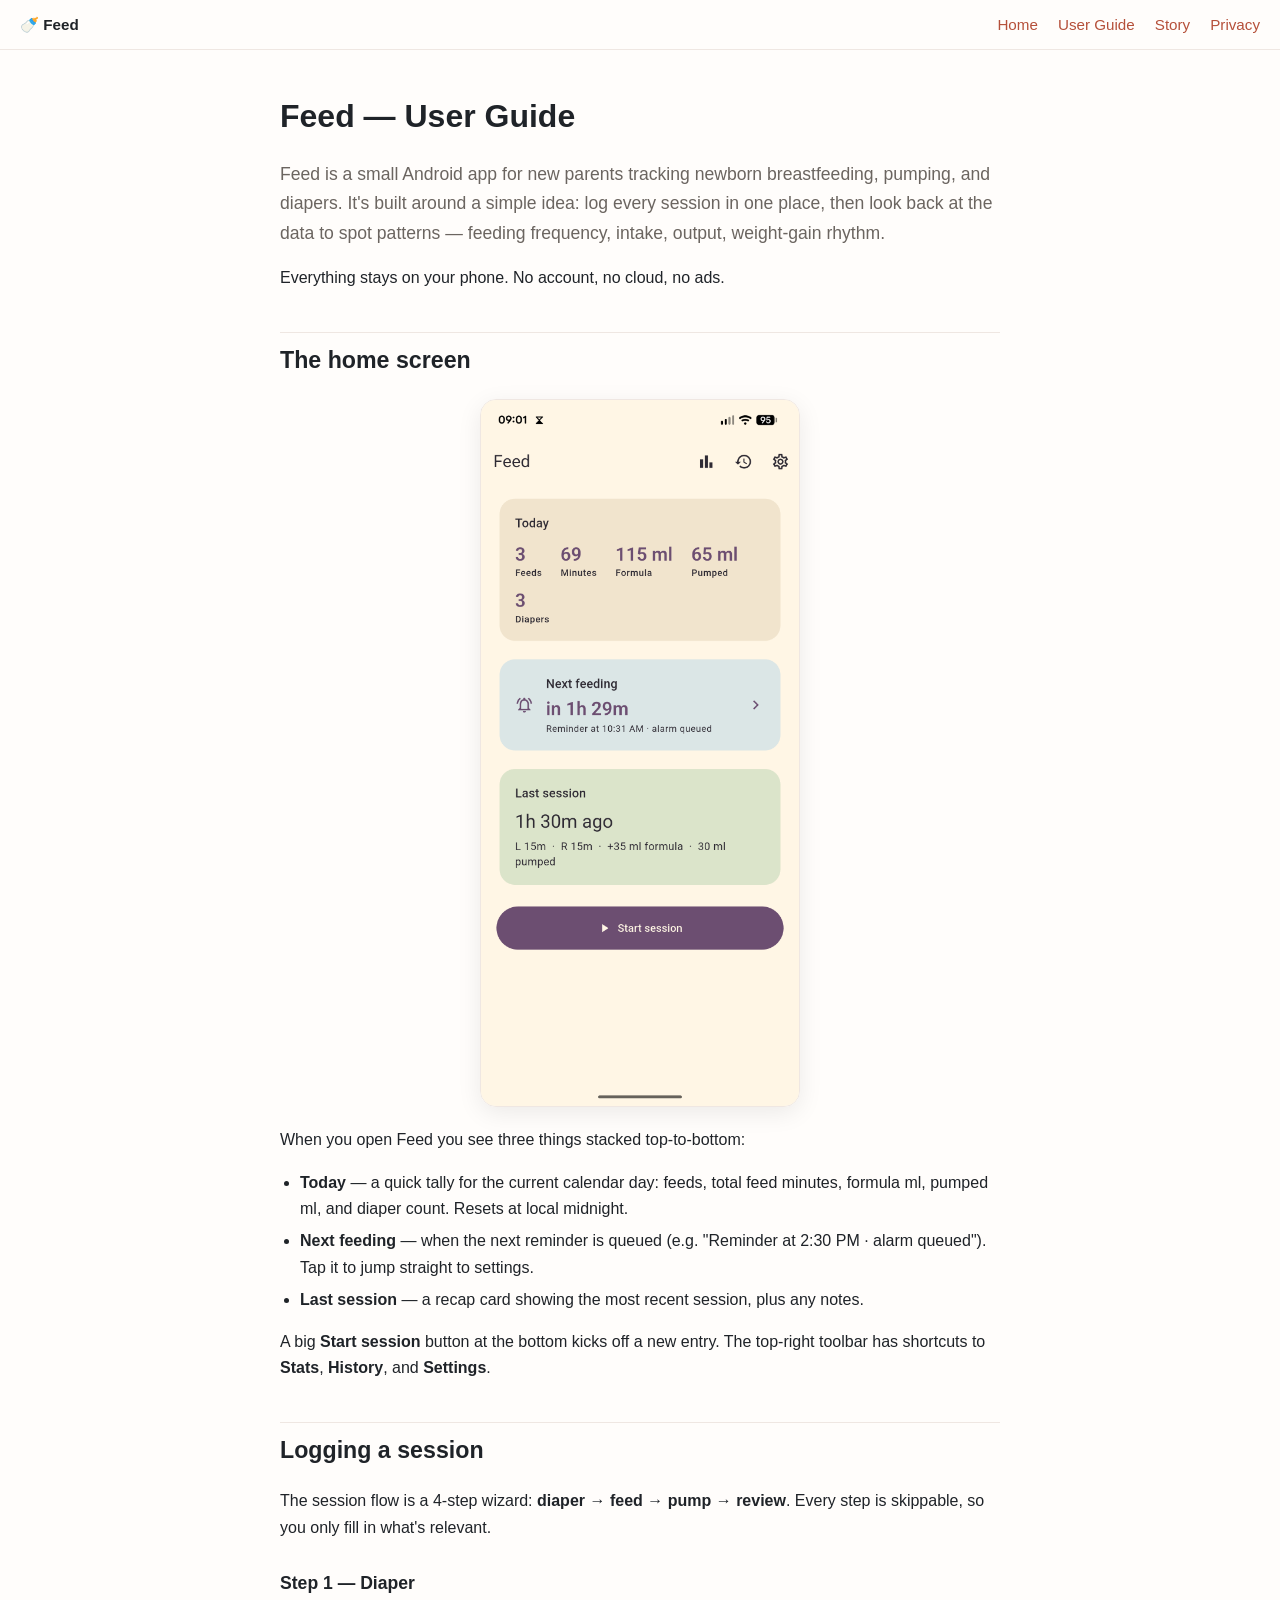
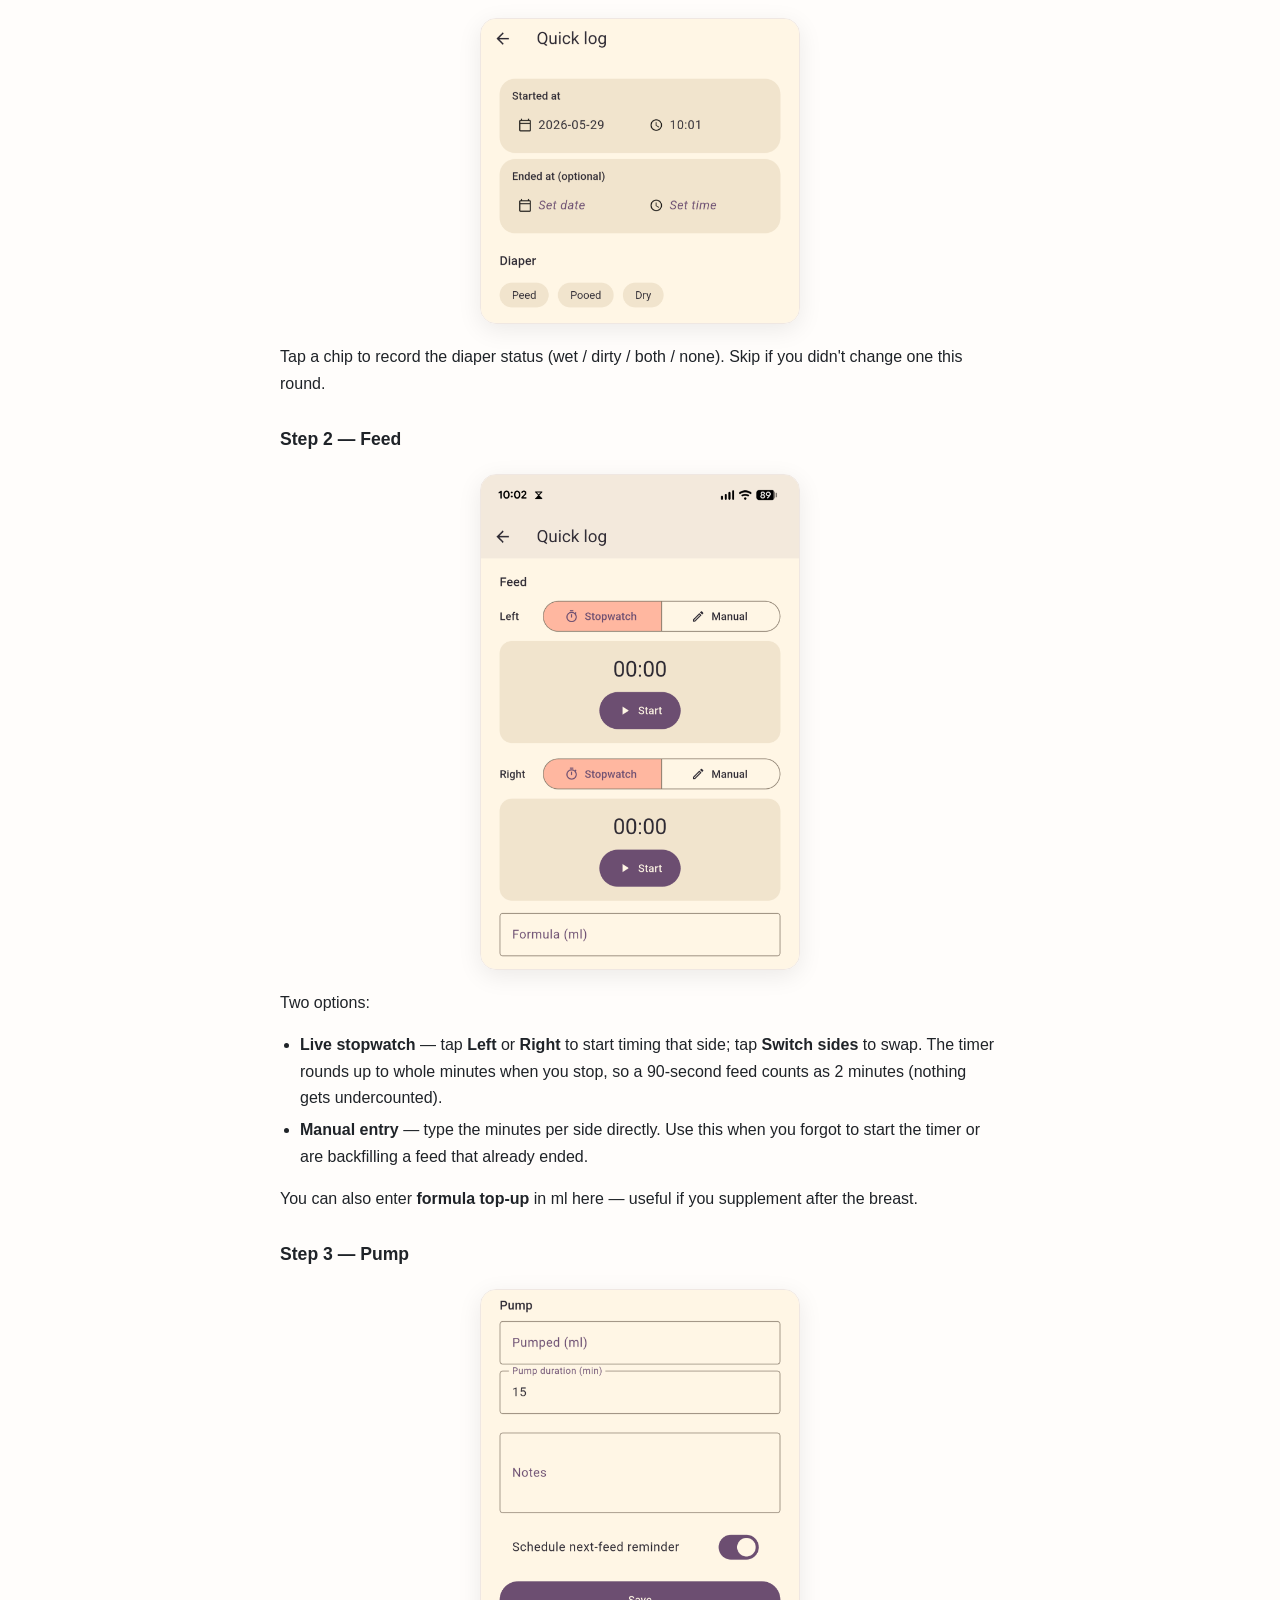
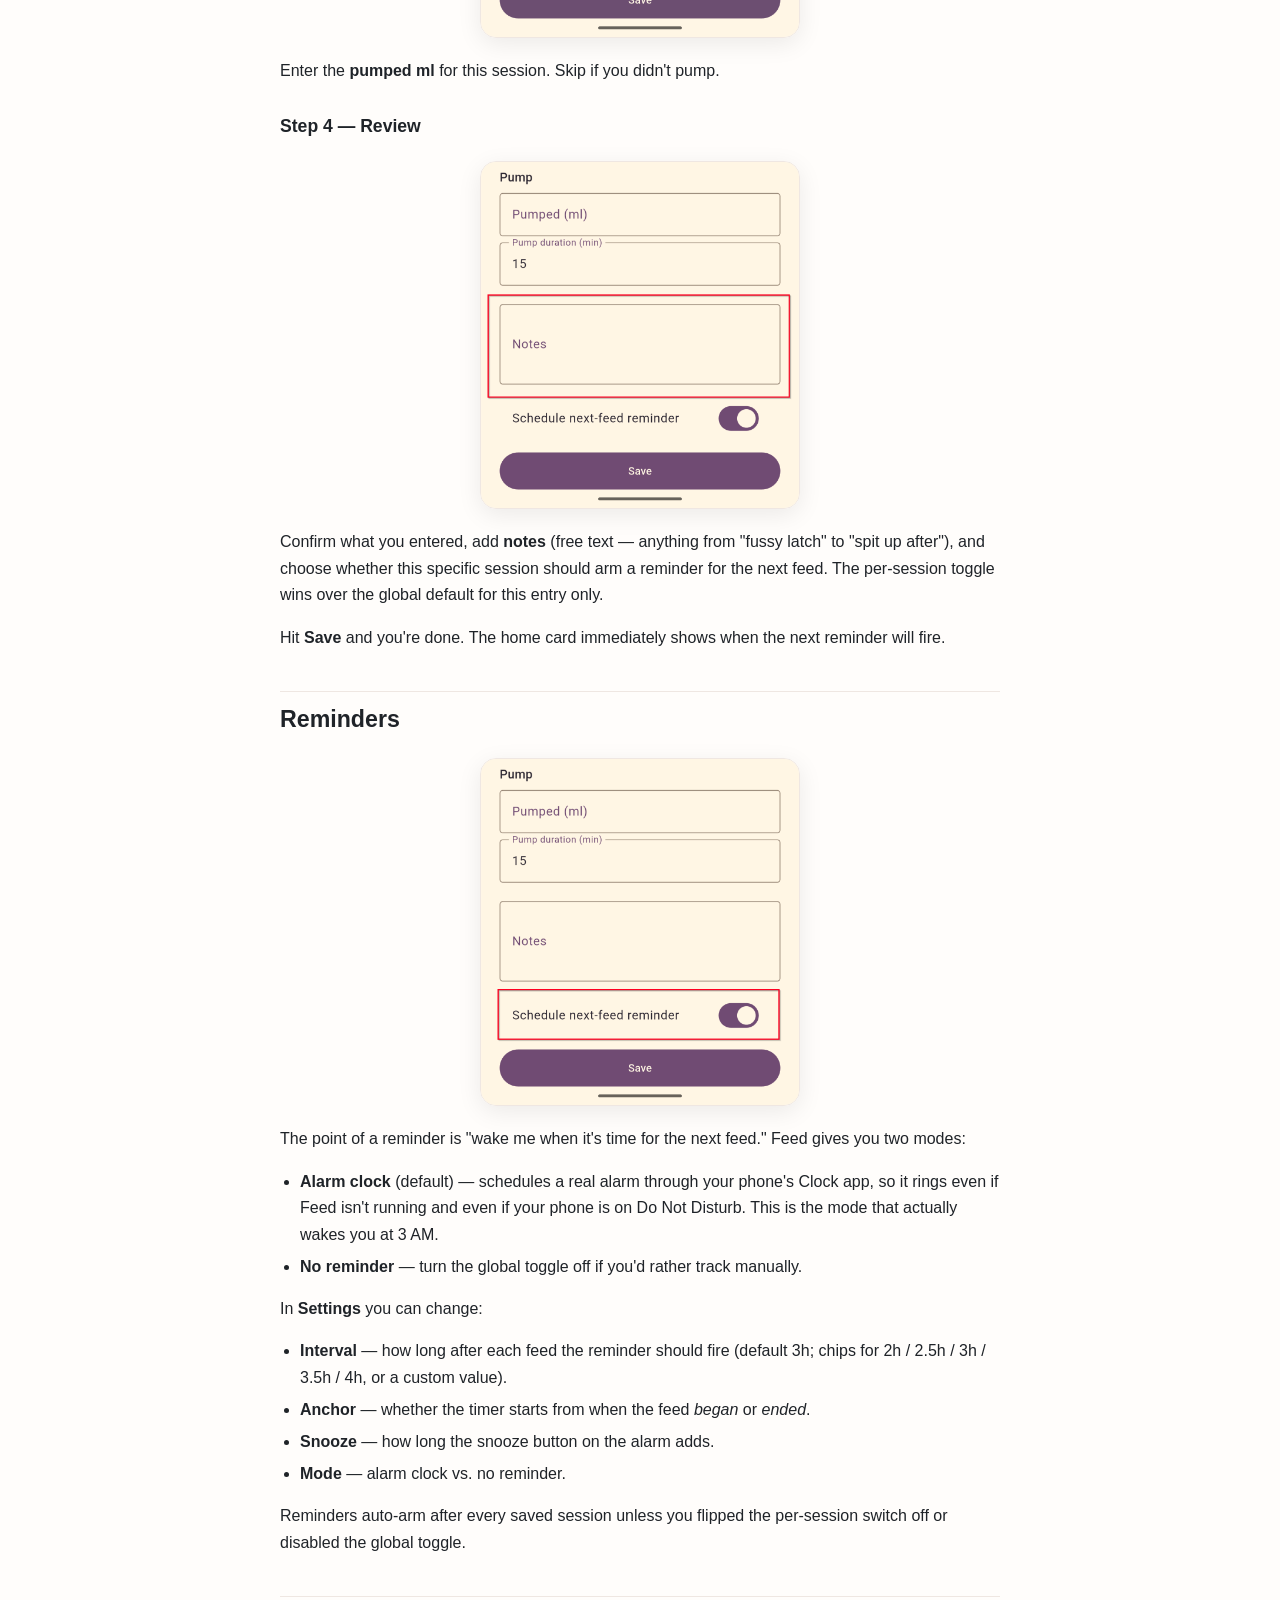
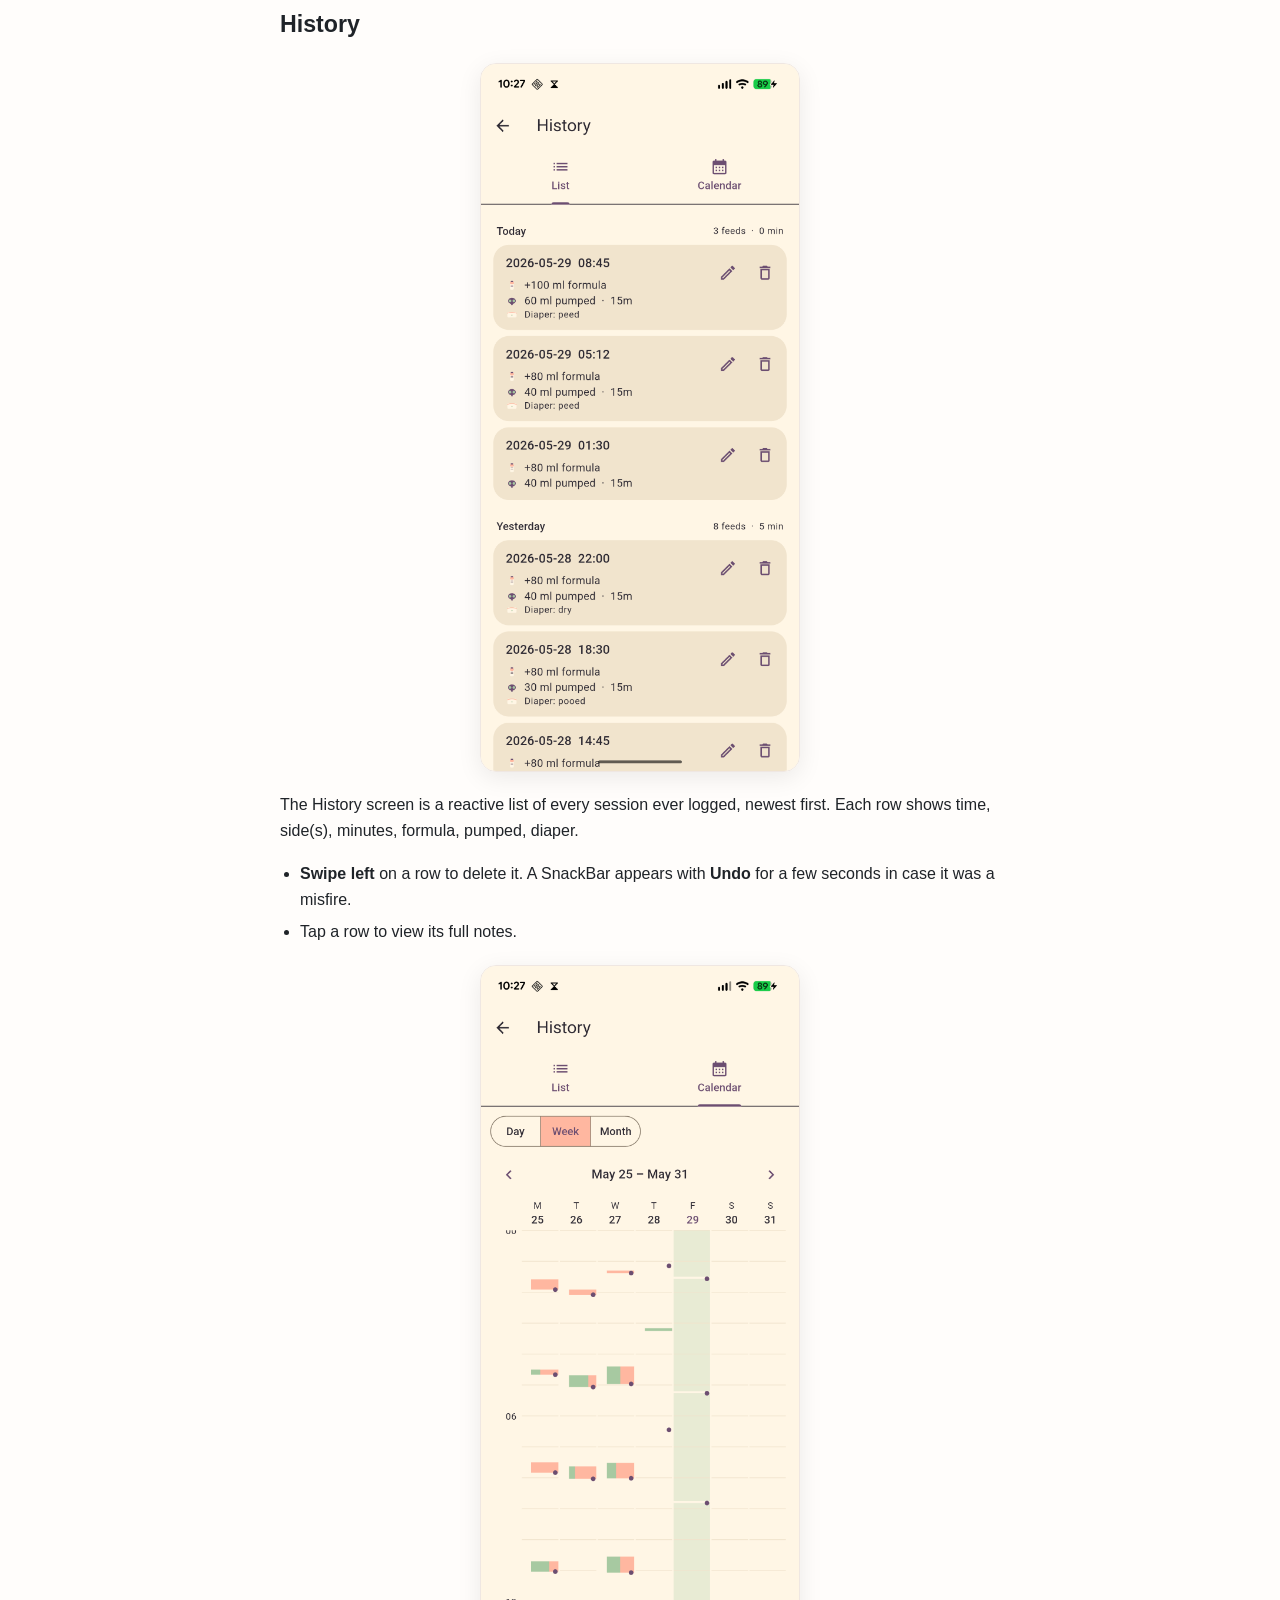
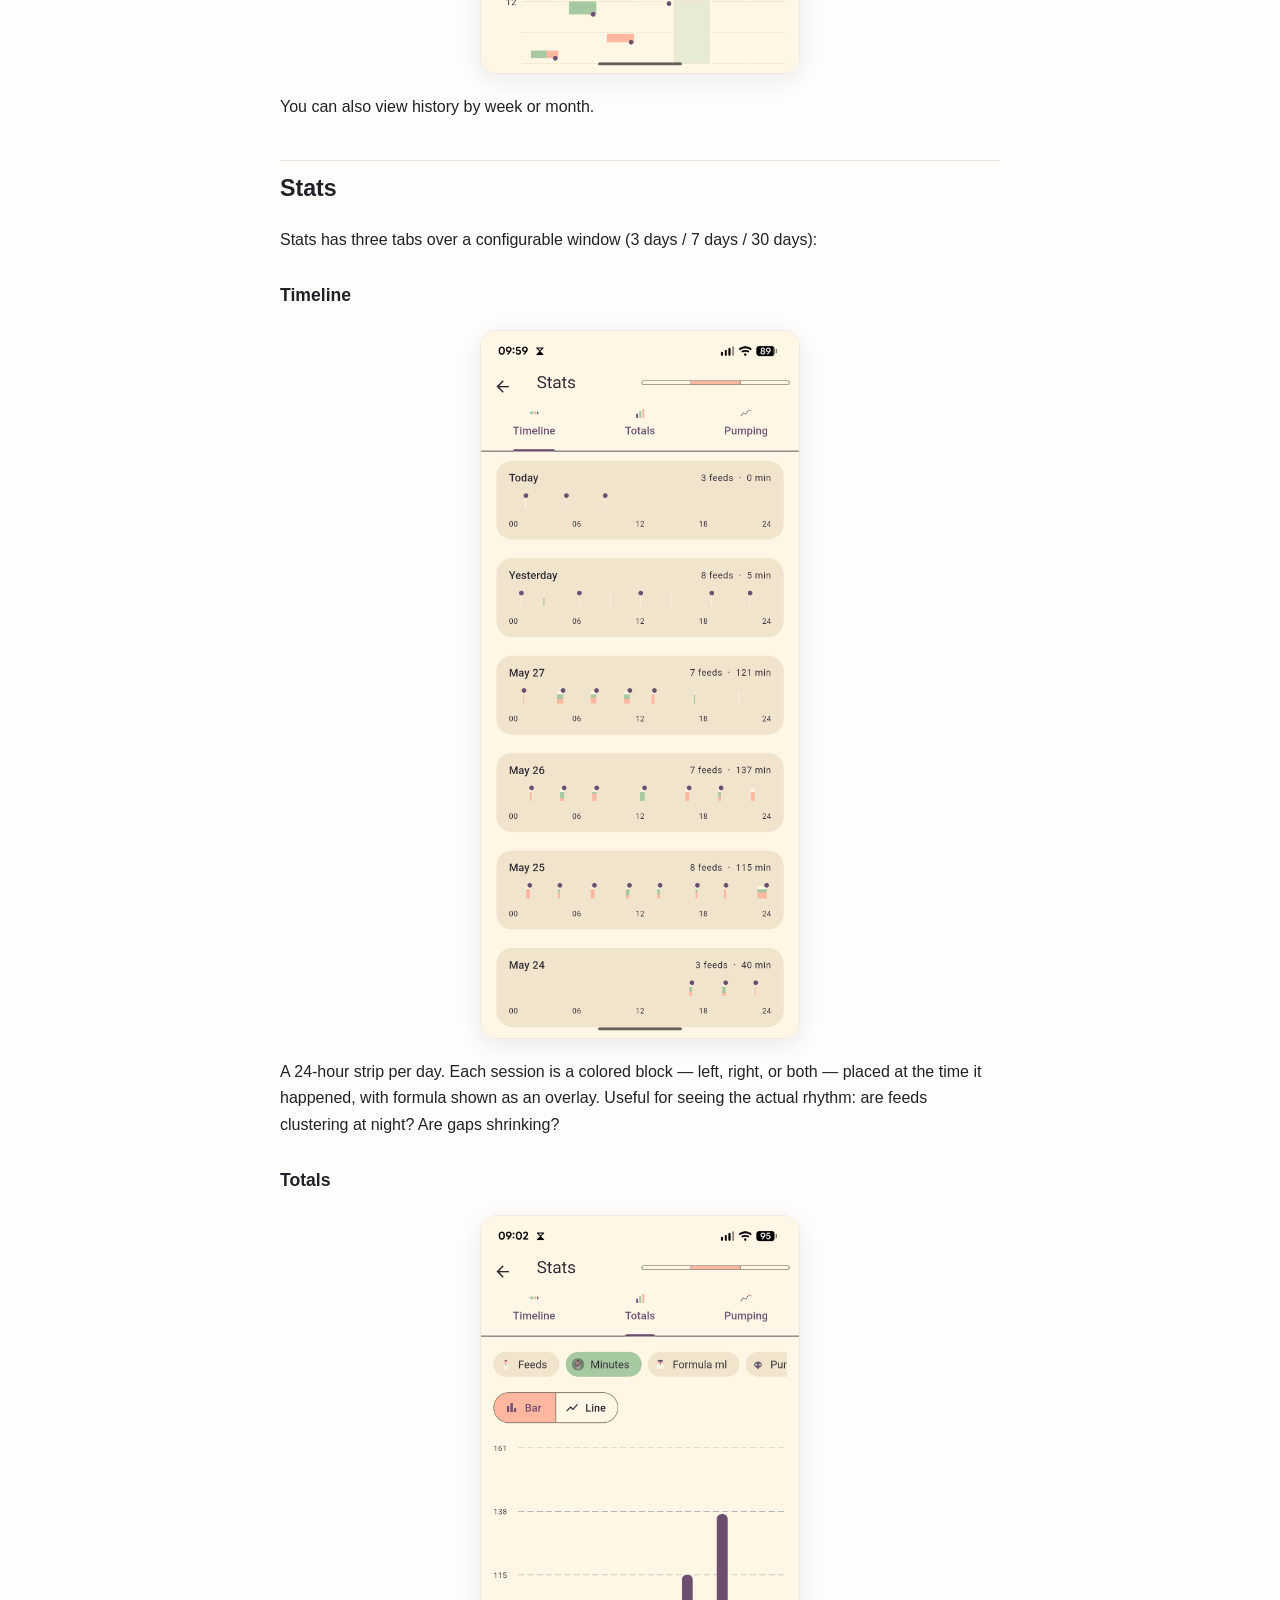
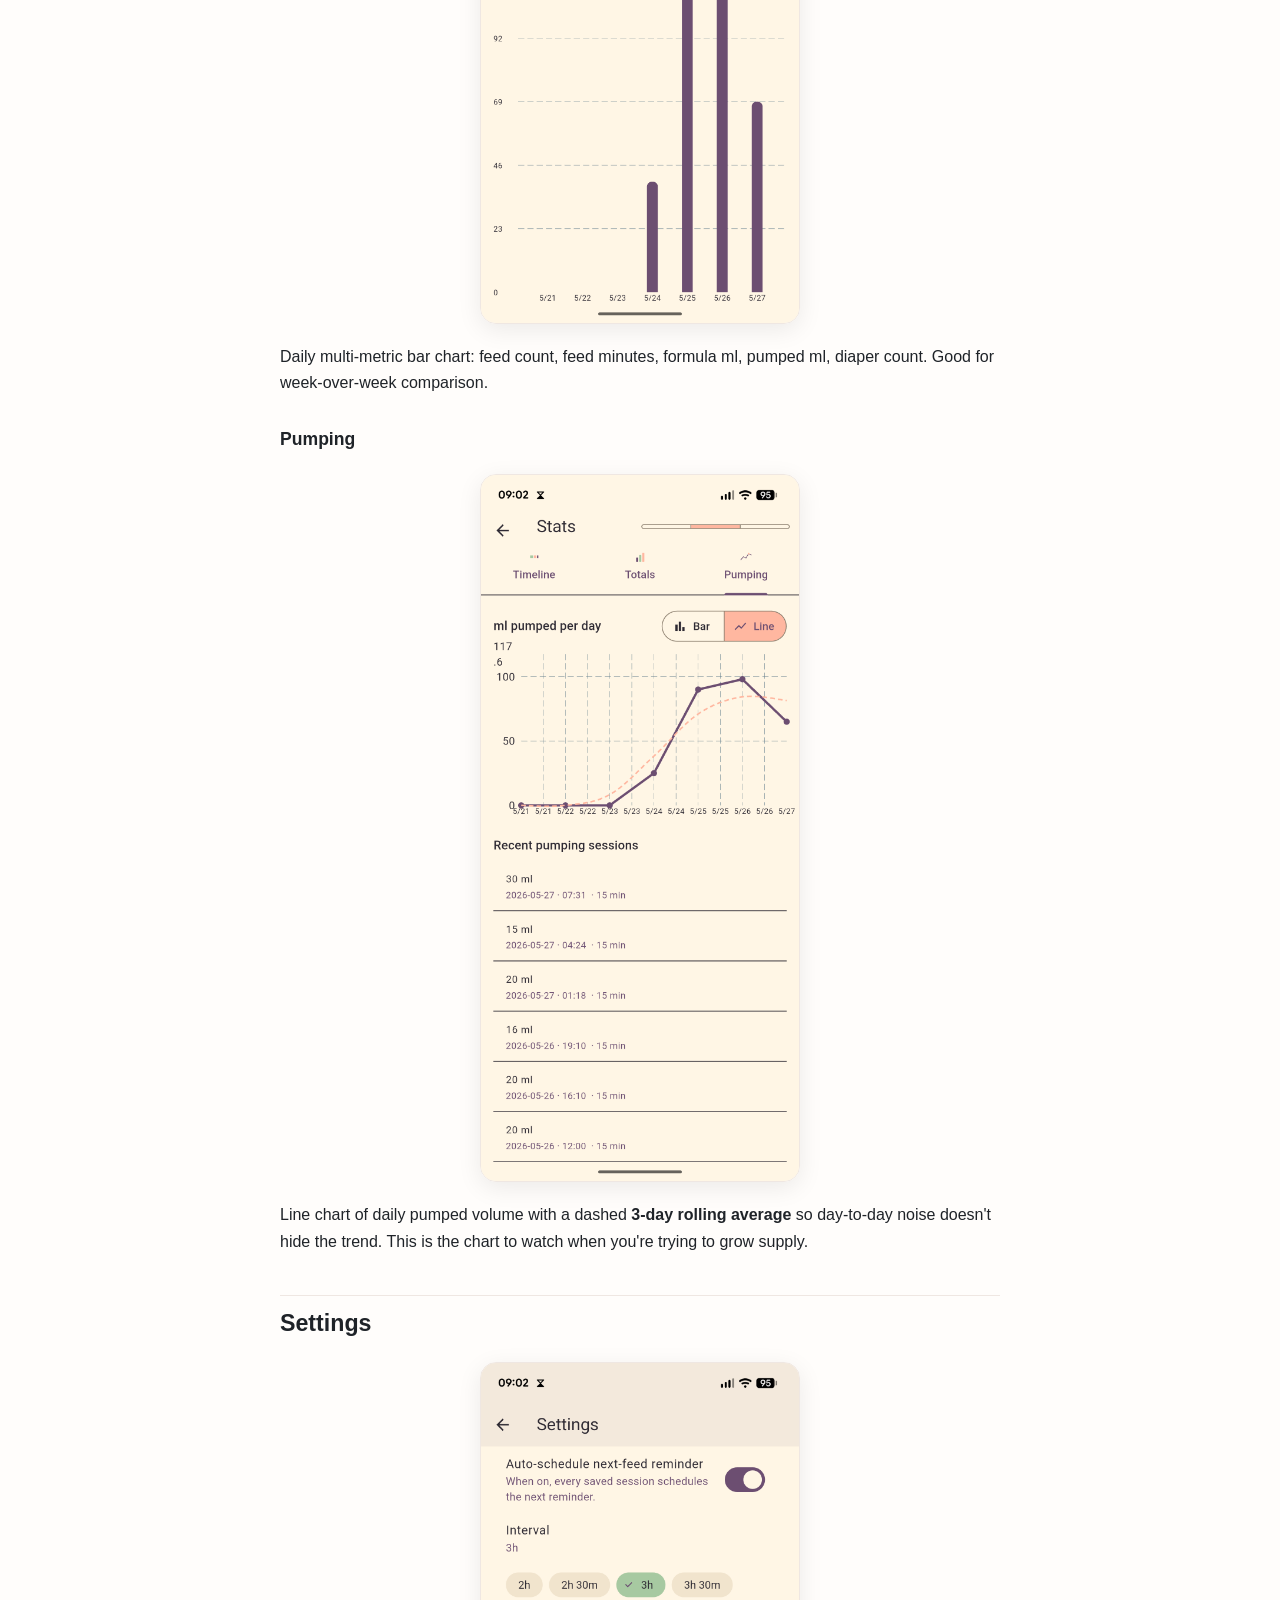
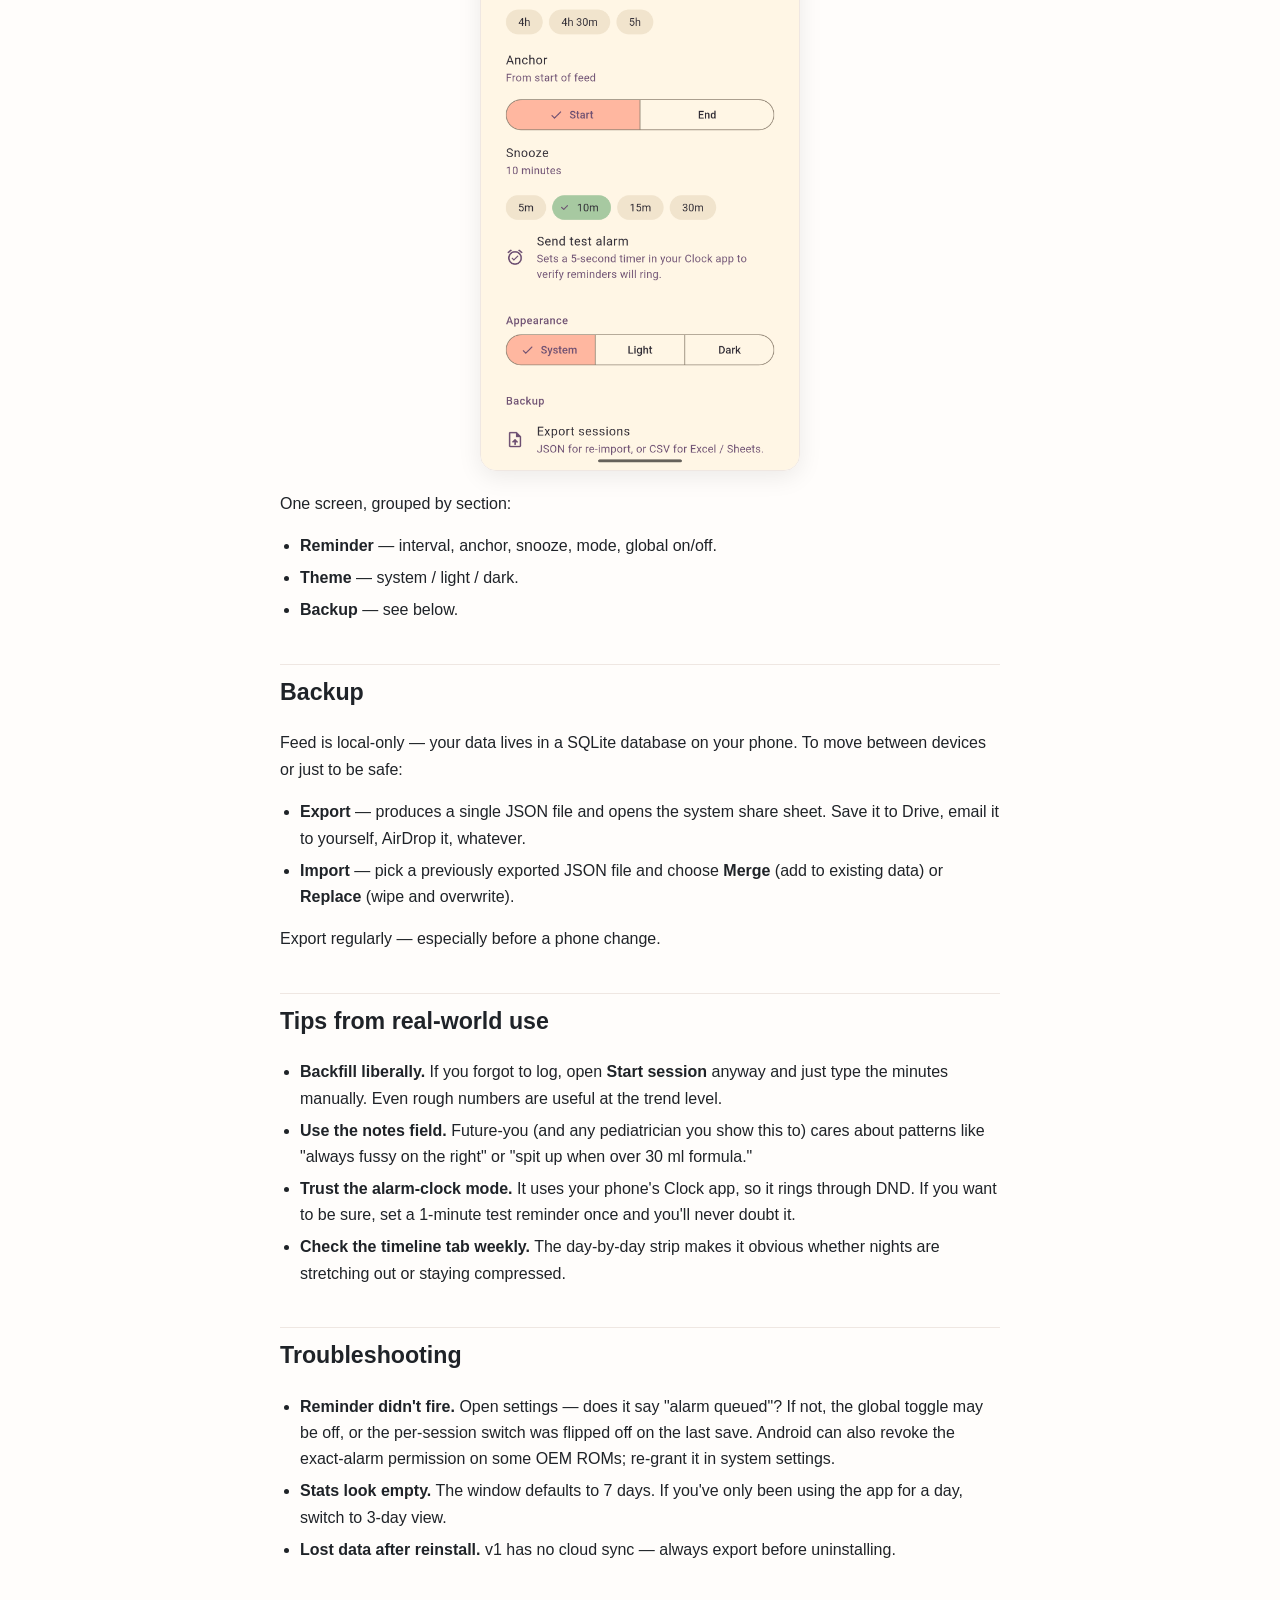
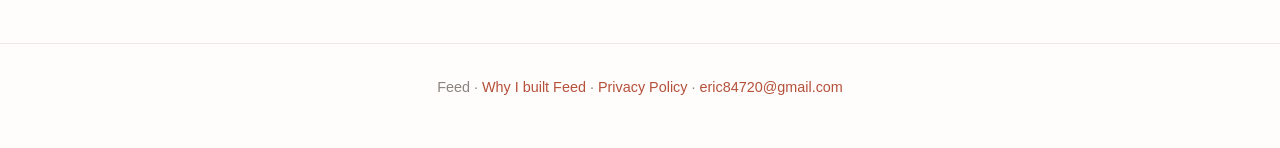
==== guide.html @ 0860cda0 "Add landing page, user guide, and story; move privacy to /privacy.html" ====
<!DOCTYPE html>
<html lang="en">
<head>
  <meta charset="utf-8" />
  <meta name="viewport" content="width=device-width, initial-scale=1" />
  <title>Feed — User Guide</title>
  <meta name="description" content="How to use Feed: logging sessions, reminders, history, stats, settings, and backup." />
  <link rel="stylesheet" href="style.css" />
</head>
<body>
  <nav class="top">
    <span class="brand">🍼 Feed</span>
    <a href="index.html">Home</a>
    <a href="guide.html">User Guide</a>
    <a href="story.html">Story</a>
    <a href="privacy.html">Privacy</a>
  </nav>

  <main>
    <h1>Feed — User Guide</h1>
    <p class="lede">Feed is a small Android app for new parents tracking newborn breastfeeding, pumping, and diapers. It's built around a simple idea: log every session in one place, then look back at the data to spot patterns — feeding frequency, intake, output, weight-gain rhythm.</p>
    <p>Everything stays on your phone. No account, no cloud, no ads.</p>

    <h2>The home screen</h2>
    <img class="shot" src="screenshots/home.png" alt="Home screen" />
    <p>When you open Feed you see three things stacked top-to-bottom:</p>
    <ul>
      <li><strong>Today</strong> — a quick tally for the current calendar day: feeds, total feed minutes, formula ml, pumped ml, and diaper count. Resets at local midnight.</li>
      <li><strong>Next feeding</strong> — when the next reminder is queued (e.g. "Reminder at 2:30 PM · alarm queued"). Tap it to jump straight to settings.</li>
      <li><strong>Last session</strong> — a recap card showing the most recent session, plus any notes.</li>
    </ul>
    <p>A big <strong>Start session</strong> button at the bottom kicks off a new entry. The top-right toolbar has shortcuts to <strong>Stats</strong>, <strong>History</strong>, and <strong>Settings</strong>.</p>

    <h2>Logging a session</h2>
    <p>The session flow is a 4-step wizard: <strong>diaper → feed → pump → review</strong>. Every step is skippable, so you only fill in what's relevant.</p>

    <h3>Step 1 — Diaper</h3>
    <img class="shot" src="screenshots/session-1-diaper.png" alt="Diaper step" />
    <p>Tap a chip to record the diaper status (wet / dirty / both / none). Skip if you didn't change one this round.</p>

    <h3>Step 2 — Feed</h3>
    <img class="shot" src="screenshots/session-2-feed.png" alt="Feed step with stopwatch" />
    <p>Two options:</p>
    <ul>
      <li><strong>Live stopwatch</strong> — tap <strong>Left</strong> or <strong>Right</strong> to start timing that side; tap <strong>Switch sides</strong> to swap. The timer rounds up to whole minutes when you stop, so a 90-second feed counts as 2 minutes (nothing gets undercounted).</li>
      <li><strong>Manual entry</strong> — type the minutes per side directly. Use this when you forgot to start the timer or are backfilling a feed that already ended.</li>
    </ul>
    <p>You can also enter <strong>formula top-up</strong> in ml here — useful if you supplement after the breast.</p>

    <h3>Step 3 — Pump</h3>
    <img class="shot" src="screenshots/session-3-pump.png" alt="Pump step" />
    <p>Enter the <strong>pumped ml</strong> for this session. Skip if you didn't pump.</p>

    <h3>Step 4 — Review</h3>
    <img class="shot" src="screenshots/session-4-review.png" alt="Review step" />
    <p>Confirm what you entered, add <strong>notes</strong> (free text — anything from "fussy latch" to "spit up after"), and choose whether this specific session should arm a reminder for the next feed. The per-session toggle wins over the global default for this entry only.</p>
    <p>Hit <strong>Save</strong> and you're done. The home card immediately shows when the next reminder will fire.</p>

    <h2>Reminders</h2>
    <img class="shot" src="screenshots/reminder-alarm.png" alt="Reminder firing as a system alarm" />
    <p>The point of a reminder is "wake me when it's time for the next feed." Feed gives you two modes:</p>
    <ul>
      <li><strong>Alarm clock</strong> (default) — schedules a real alarm through your phone's Clock app, so it rings even if Feed isn't running and even if your phone is on Do Not Disturb. This is the mode that actually wakes you at 3 AM.</li>
      <li><strong>No reminder</strong> — turn the global toggle off if you'd rather track manually.</li>
    </ul>
    <p>In <strong>Settings</strong> you can change:</p>
    <ul>
      <li><strong>Interval</strong> — how long after each feed the reminder should fire (default 3h; chips for 2h / 2.5h / 3h / 3.5h / 4h, or a custom value).</li>
      <li><strong>Anchor</strong> — whether the timer starts from when the feed <em>began</em> or <em>ended</em>.</li>
      <li><strong>Snooze</strong> — how long the snooze button on the alarm adds.</li>
      <li><strong>Mode</strong> — alarm clock vs. no reminder.</li>
    </ul>
    <p>Reminders auto-arm after every saved session unless you flipped the per-session switch off or disabled the global toggle.</p>

    <h2>History</h2>
    <img class="shot" src="screenshots/history-1.png" alt="History list with swipe-to-delete" />
    <p>The History screen is a reactive list of every session ever logged, newest first. Each row shows time, side(s), minutes, formula, pumped, diaper.</p>
    <ul>
      <li><strong>Swipe left</strong> on a row to delete it. A SnackBar appears with <strong>Undo</strong> for a few seconds in case it was a misfire.</li>
      <li>Tap a row to view its full notes.</li>
    </ul>
    <img class="shot" src="screenshots/history-2.png" alt="History with calendar view" />
    <p>You can also view history by week or month.</p>

    <h2>Stats</h2>
    <p>Stats has three tabs over a configurable window (3 days / 7 days / 30 days):</p>

    <h3>Timeline</h3>
    <img class="shot" src="screenshots/stats-timeline.png" alt="Timeline tab" />
    <p>A 24-hour strip per day. Each session is a colored block — left, right, or both — placed at the time it happened, with formula shown as an overlay. Useful for seeing the actual rhythm: are feeds clustering at night? Are gaps shrinking?</p>

    <h3>Totals</h3>
    <img class="shot" src="screenshots/stats-totals.png" alt="Totals tab" />
    <p>Daily multi-metric bar chart: feed count, feed minutes, formula ml, pumped ml, diaper count. Good for week-over-week comparison.</p>

    <h3>Pumping</h3>
    <img class="shot" src="screenshots/stats-pumping.png" alt="Pumping tab" />
    <p>Line chart of daily pumped volume with a dashed <strong>3-day rolling average</strong> so day-to-day noise doesn't hide the trend. This is the chart to watch when you're trying to grow supply.</p>

    <h2>Settings</h2>
    <img class="shot" src="screenshots/settings.png" alt="Settings screen" />
    <p>One screen, grouped by section:</p>
    <ul>
      <li><strong>Reminder</strong> — interval, anchor, snooze, mode, global on/off.</li>
      <li><strong>Theme</strong> — system / light / dark.</li>
      <li><strong>Backup</strong> — see below.</li>
    </ul>

    <h2>Backup</h2>
    <p>Feed is local-only — your data lives in a SQLite database on your phone. To move between devices or just to be safe:</p>
    <ul>
      <li><strong>Export</strong> — produces a single JSON file and opens the system share sheet. Save it to Drive, email it to yourself, AirDrop it, whatever.</li>
      <li><strong>Import</strong> — pick a previously exported JSON file and choose <strong>Merge</strong> (add to existing data) or <strong>Replace</strong> (wipe and overwrite).</li>
    </ul>
    <p>Export regularly — especially before a phone change.</p>

    <h2>Tips from real-world use</h2>
    <ul>
      <li><strong>Backfill liberally.</strong> If you forgot to log, open <strong>Start session</strong> anyway and just type the minutes manually. Even rough numbers are useful at the trend level.</li>
      <li><strong>Use the notes field.</strong> Future-you (and any pediatrician you show this to) cares about patterns like "always fussy on the right" or "spit up when over 30 ml formula."</li>
      <li><strong>Trust the alarm-clock mode.</strong> It uses your phone's Clock app, so it rings through DND. If you want to be sure, set a 1-minute test reminder once and you'll never doubt it.</li>
      <li><strong>Check the timeline tab weekly.</strong> The day-by-day strip makes it obvious whether nights are stretching out or staying compressed.</li>
    </ul>

    <h2>Troubleshooting</h2>
    <ul>
      <li><strong>Reminder didn't fire.</strong> Open settings — does it say "alarm queued"? If not, the global toggle may be off, or the per-session switch was flipped off on the last save. Android can also revoke the exact-alarm permission on some OEM ROMs; re-grant it in system settings.</li>
      <li><strong>Stats look empty.</strong> The window defaults to 7 days. If you've only been using the app for a day, switch to 3-day view.</li>
      <li><strong>Lost data after reinstall.</strong> v1 has no cloud sync — always export before uninstalling.</li>
    </ul>
  </main>

  <footer>
    Feed &middot; <a href="story.html">Why I built Feed</a> &middot;
    <a href="privacy.html">Privacy Policy</a> &middot;
    <a href="mailto:eric84720@gmail.com">eric84720@gmail.com</a>
  </footer>
</body>
</html>
---- style.css ----
:root { color-scheme: light dark; --accent: #e8927c; --accent-ink: #b5503a; }
* { box-sizing: border-box; }
body {
  font-family: -apple-system, BlinkMacSystemFont, "Segoe UI", Roboto, Helvetica, Arial, sans-serif;
  line-height: 1.65; margin: 0; color: #1f2328; background: #fffdfb;
}
a { color: var(--accent-ink); text-decoration: none; }
a:hover { text-decoration: underline; }
nav.top {
  position: sticky; top: 0; z-index: 10;
  display: flex; gap: 1.25rem; align-items: center;
  padding: .75rem 1.25rem; border-bottom: 1px solid #efe7e2;
  background: rgba(255,253,251,.85); backdrop-filter: blur(8px);
  font-size: .95rem;
}
nav.top .brand { font-weight: 700; margin-right: auto; }
main { max-width: 760px; margin: 0 auto; padding: 2.5rem 1.25rem 4rem; }
h1 { font-size: 2rem; margin: 0 0 .5rem; }
h2 { font-size: 1.45rem; margin-top: 2.5rem; padding-top: .5rem; border-top: 1px solid #efe7e2; }
h3 { font-size: 1.1rem; margin-top: 1.75rem; }
p.lede { font-size: 1.1rem; color: #6b6560; }
img.shot {
  display: block; max-width: 320px; width: 100%; height: auto;
  margin: 1.25rem auto; border: 1px solid #efe7e2; border-radius: 16px;
  box-shadow: 0 6px 24px rgba(0,0,0,.08);
}
blockquote { border-left: 3px solid var(--accent); margin: 1.25rem 0; padding: .25rem 0 .25rem 1rem; color: #6b6560; }
ul { padding-left: 1.25rem; }
li { margin: .35rem 0; }
code { background: #f4ece8; padding: .1rem .35rem; border-radius: 5px; font-size: .9em; }
hr { border: none; border-top: 1px solid #efe7e2; margin: 2.5rem 0; }
footer { border-top: 1px solid #efe7e2; padding: 2rem 1.25rem 3rem; text-align: center; color: #8a847e; font-size: .9rem; }
.signoff { font-style: italic; color: #6b6560; }
@media (prefers-color-scheme: dark) {
  body { color: #e6e6e6; background: #141312; }
  a { color: #f0a892; }
  nav.top { background: rgba(20,19,18,.85); border-color: #2c2926; }
  h2, hr, footer, nav.top, img.shot { border-color: #2c2926; }
  p.lede, blockquote, .signoff, footer { color: #a8a29c; }
  code { background: #2a2522; }
}
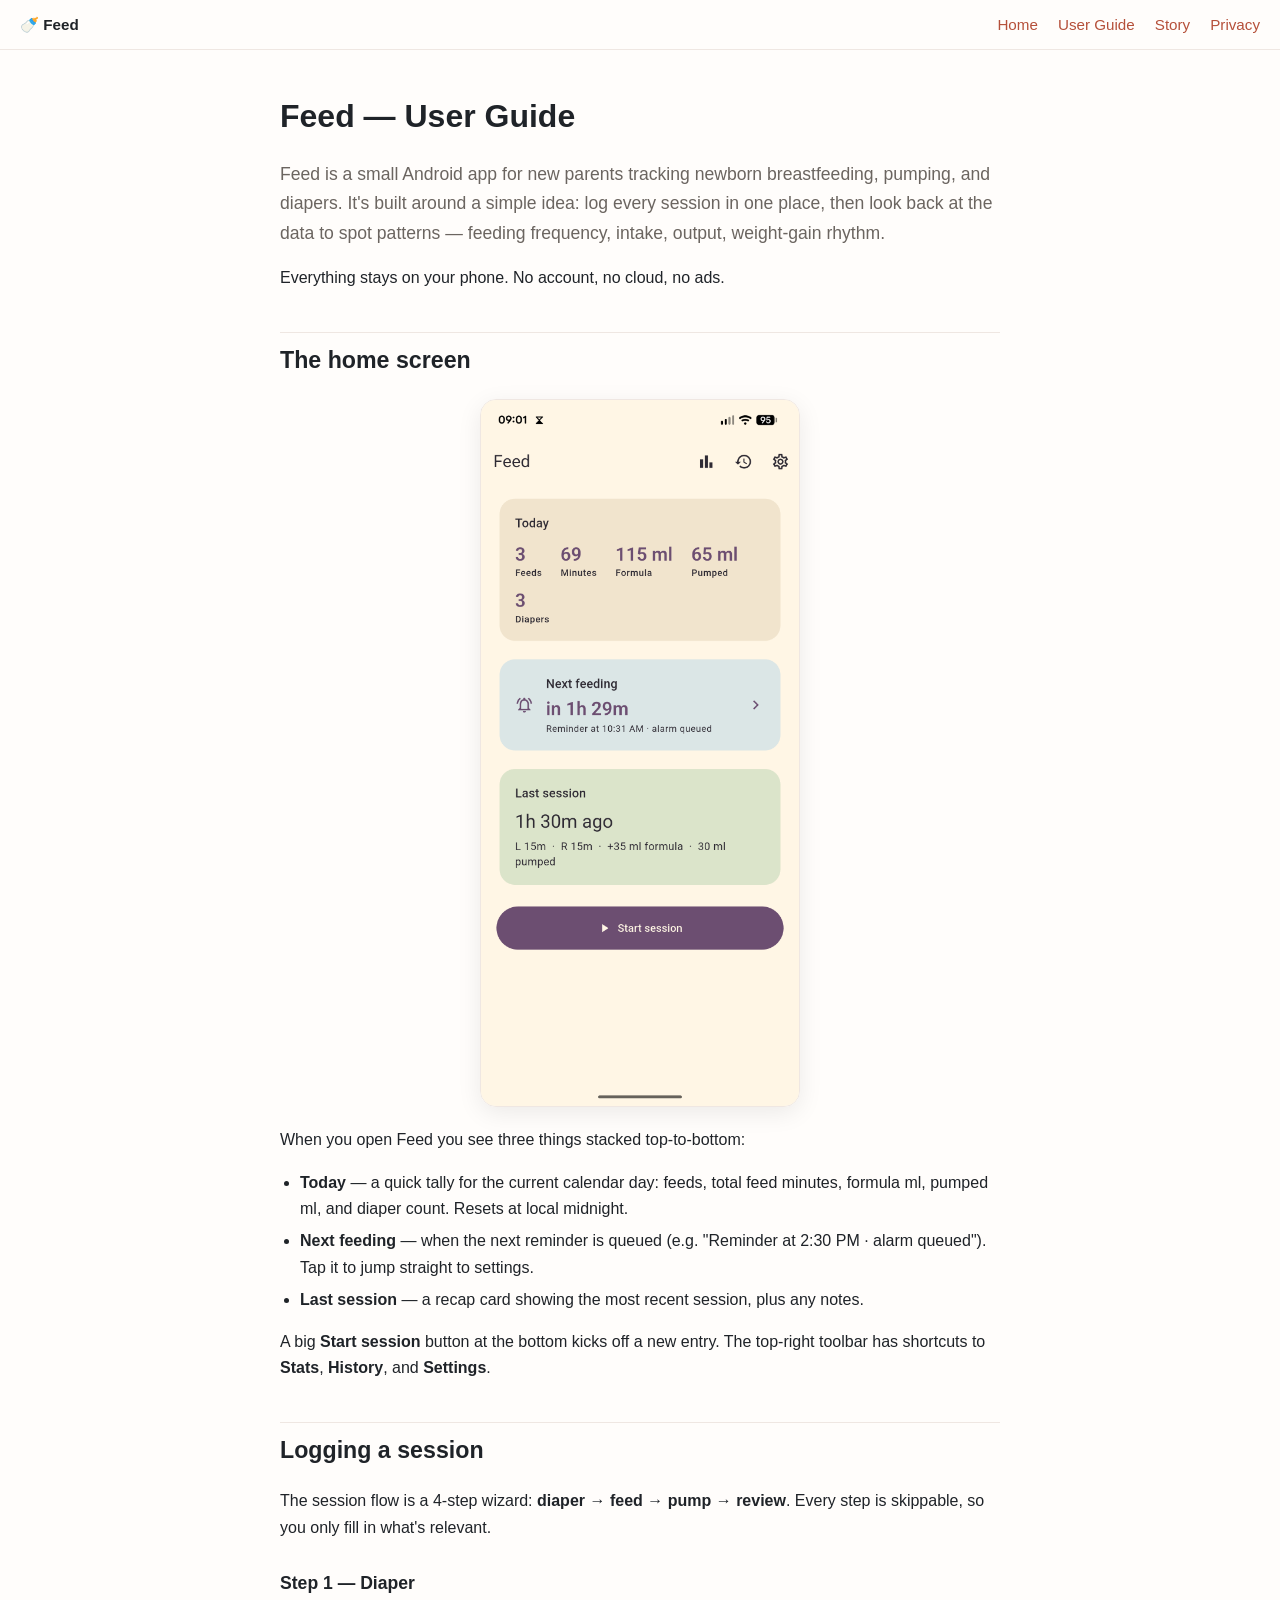
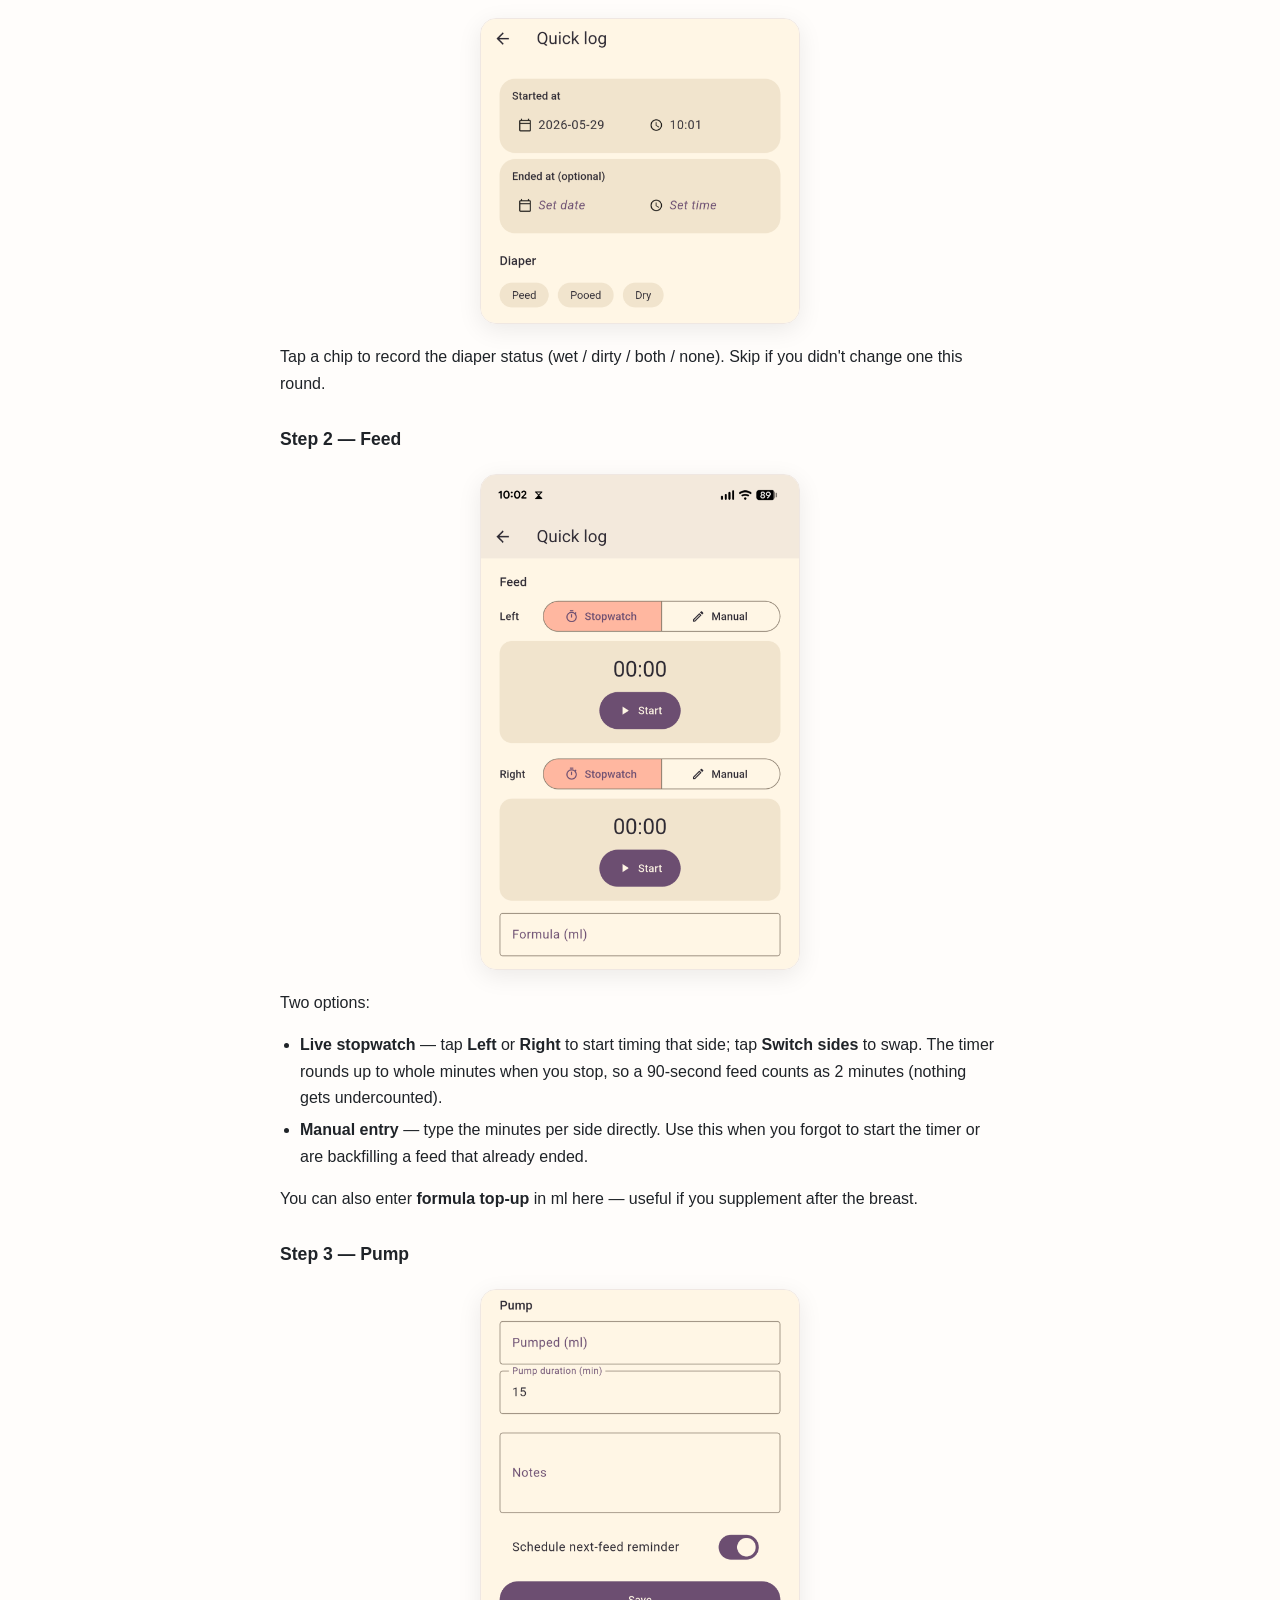
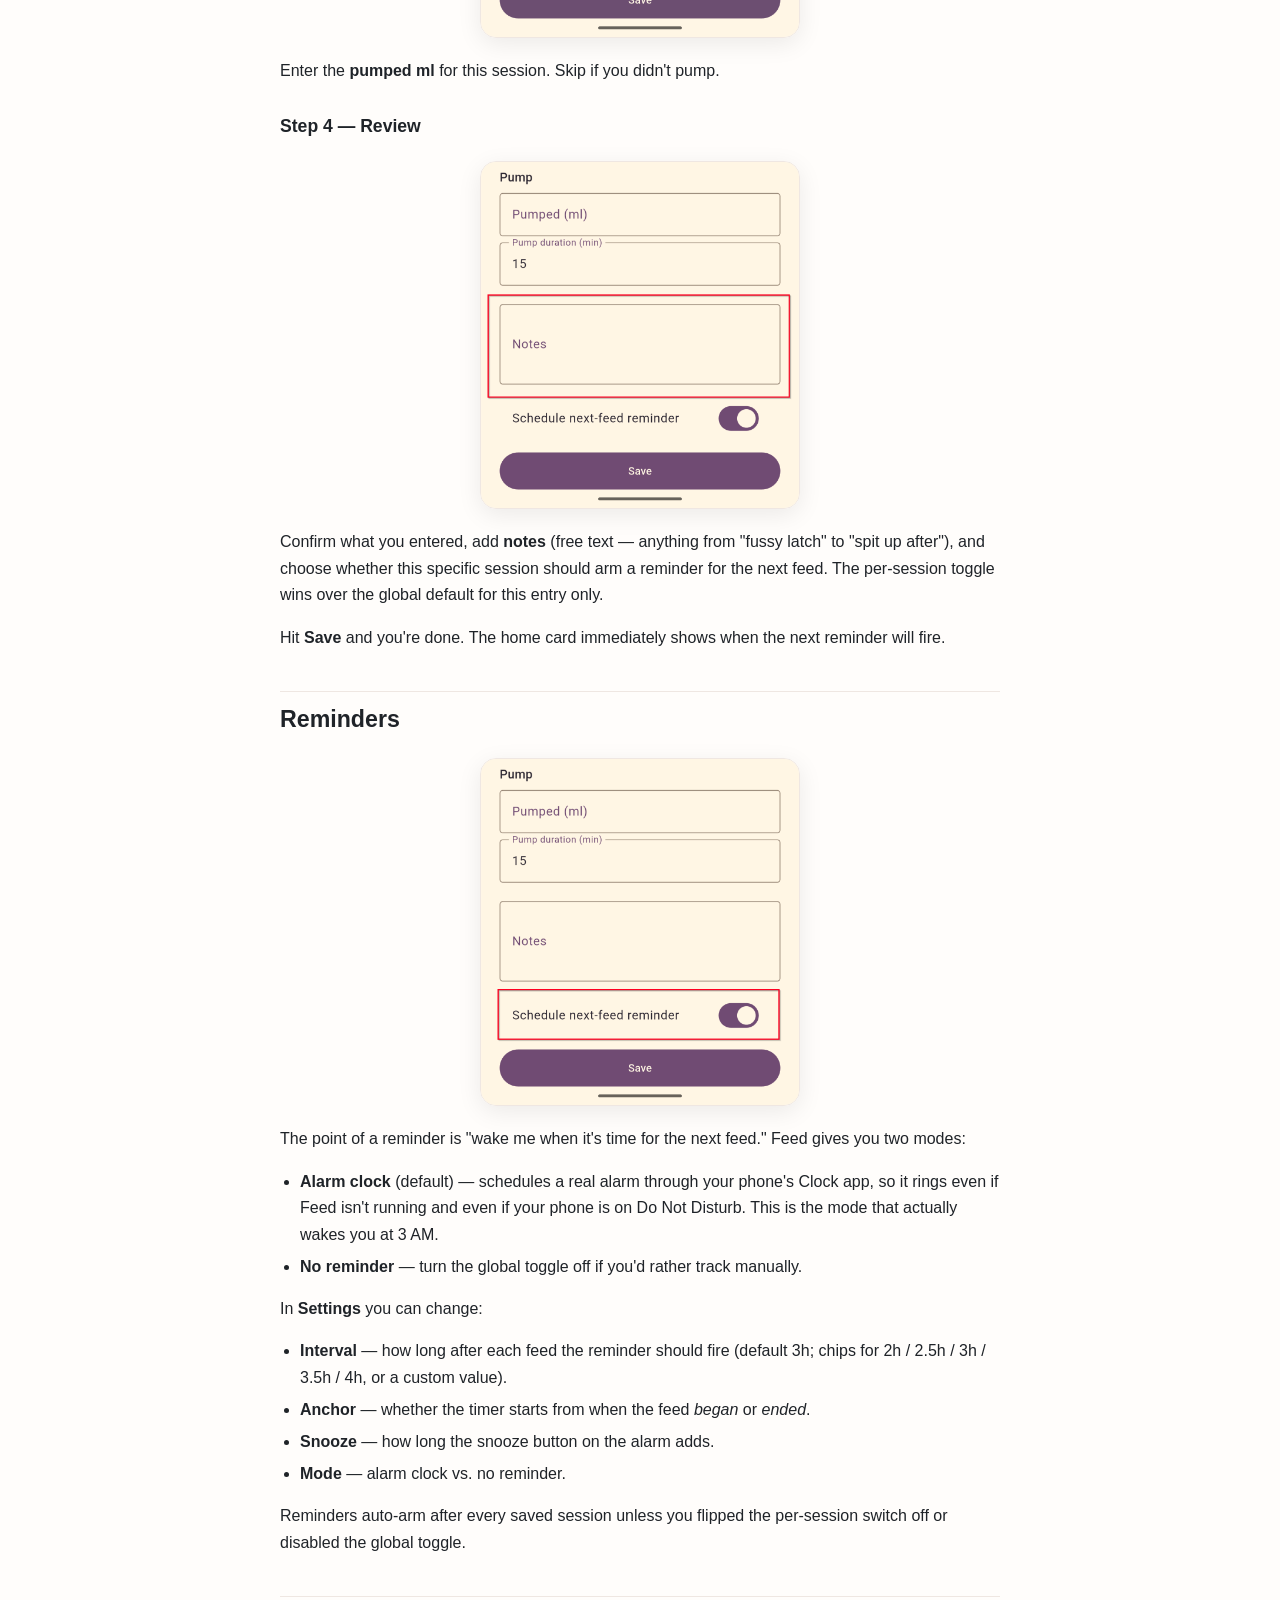
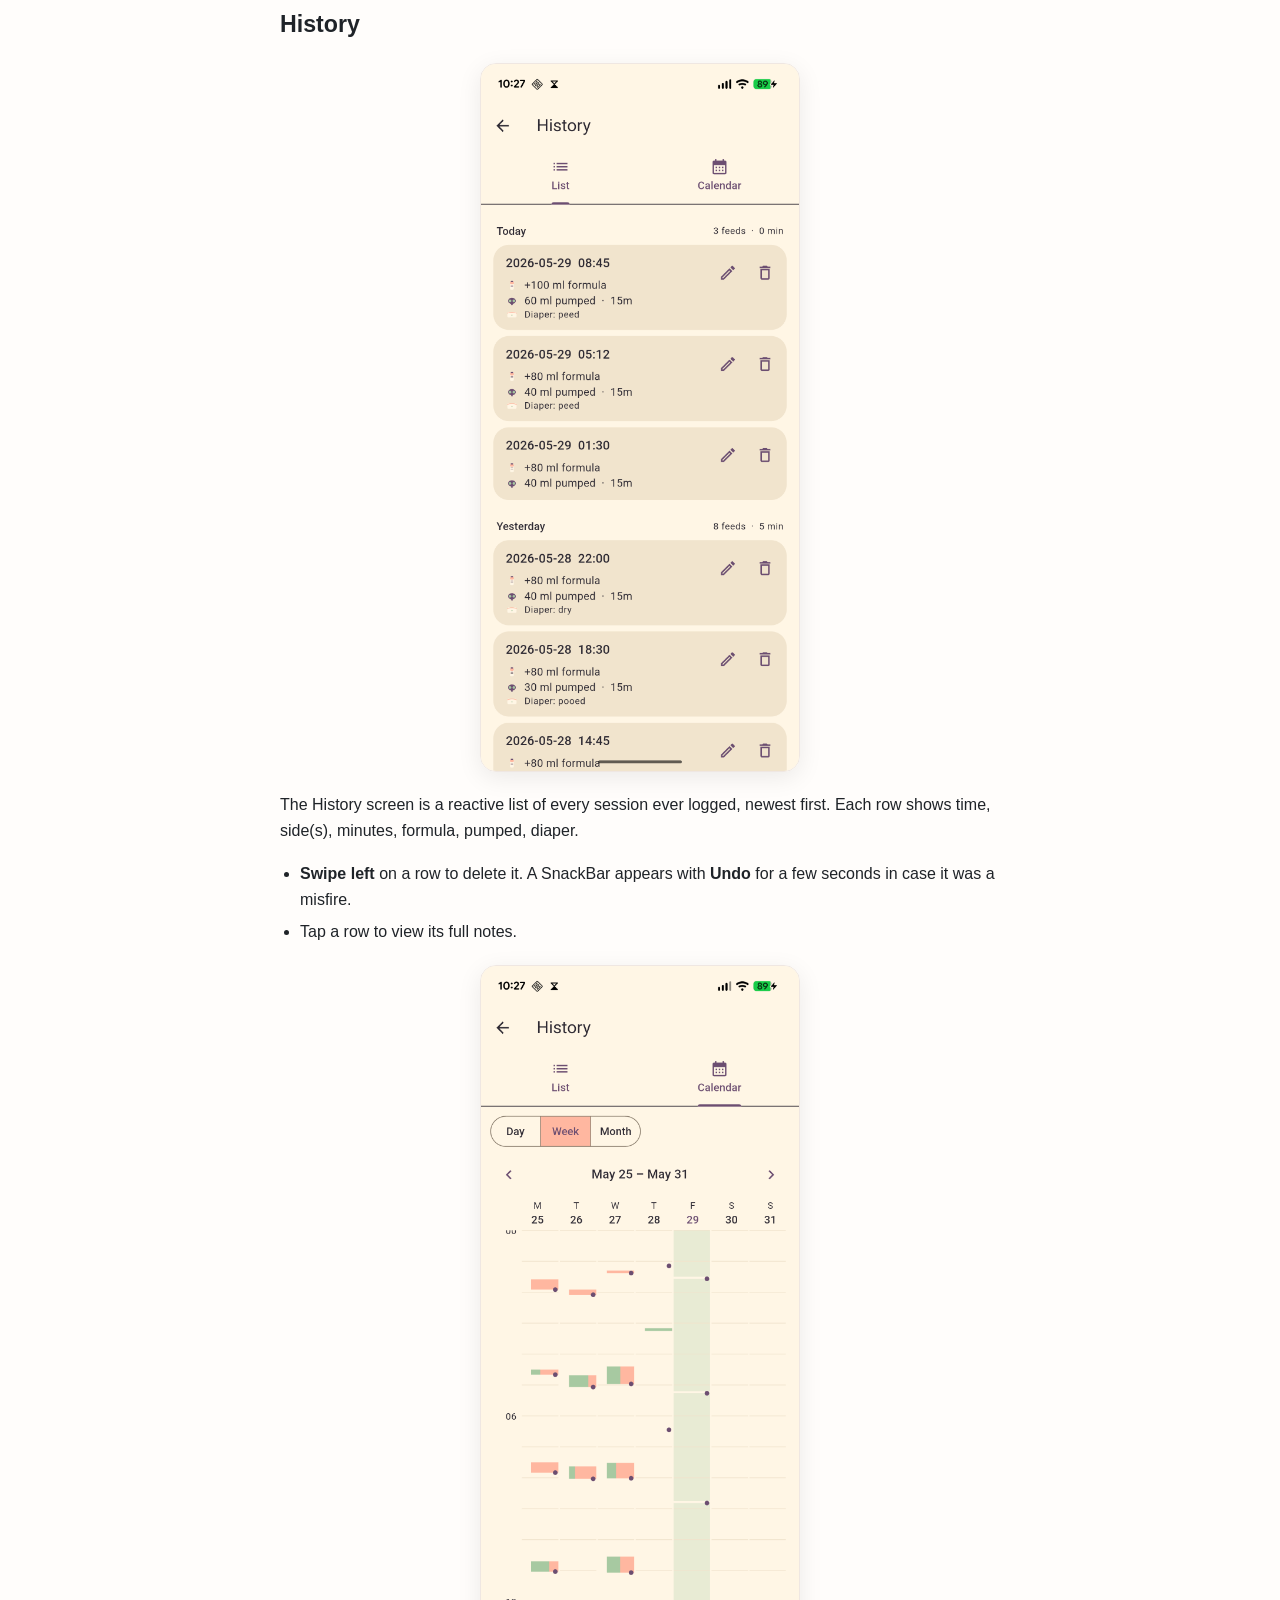
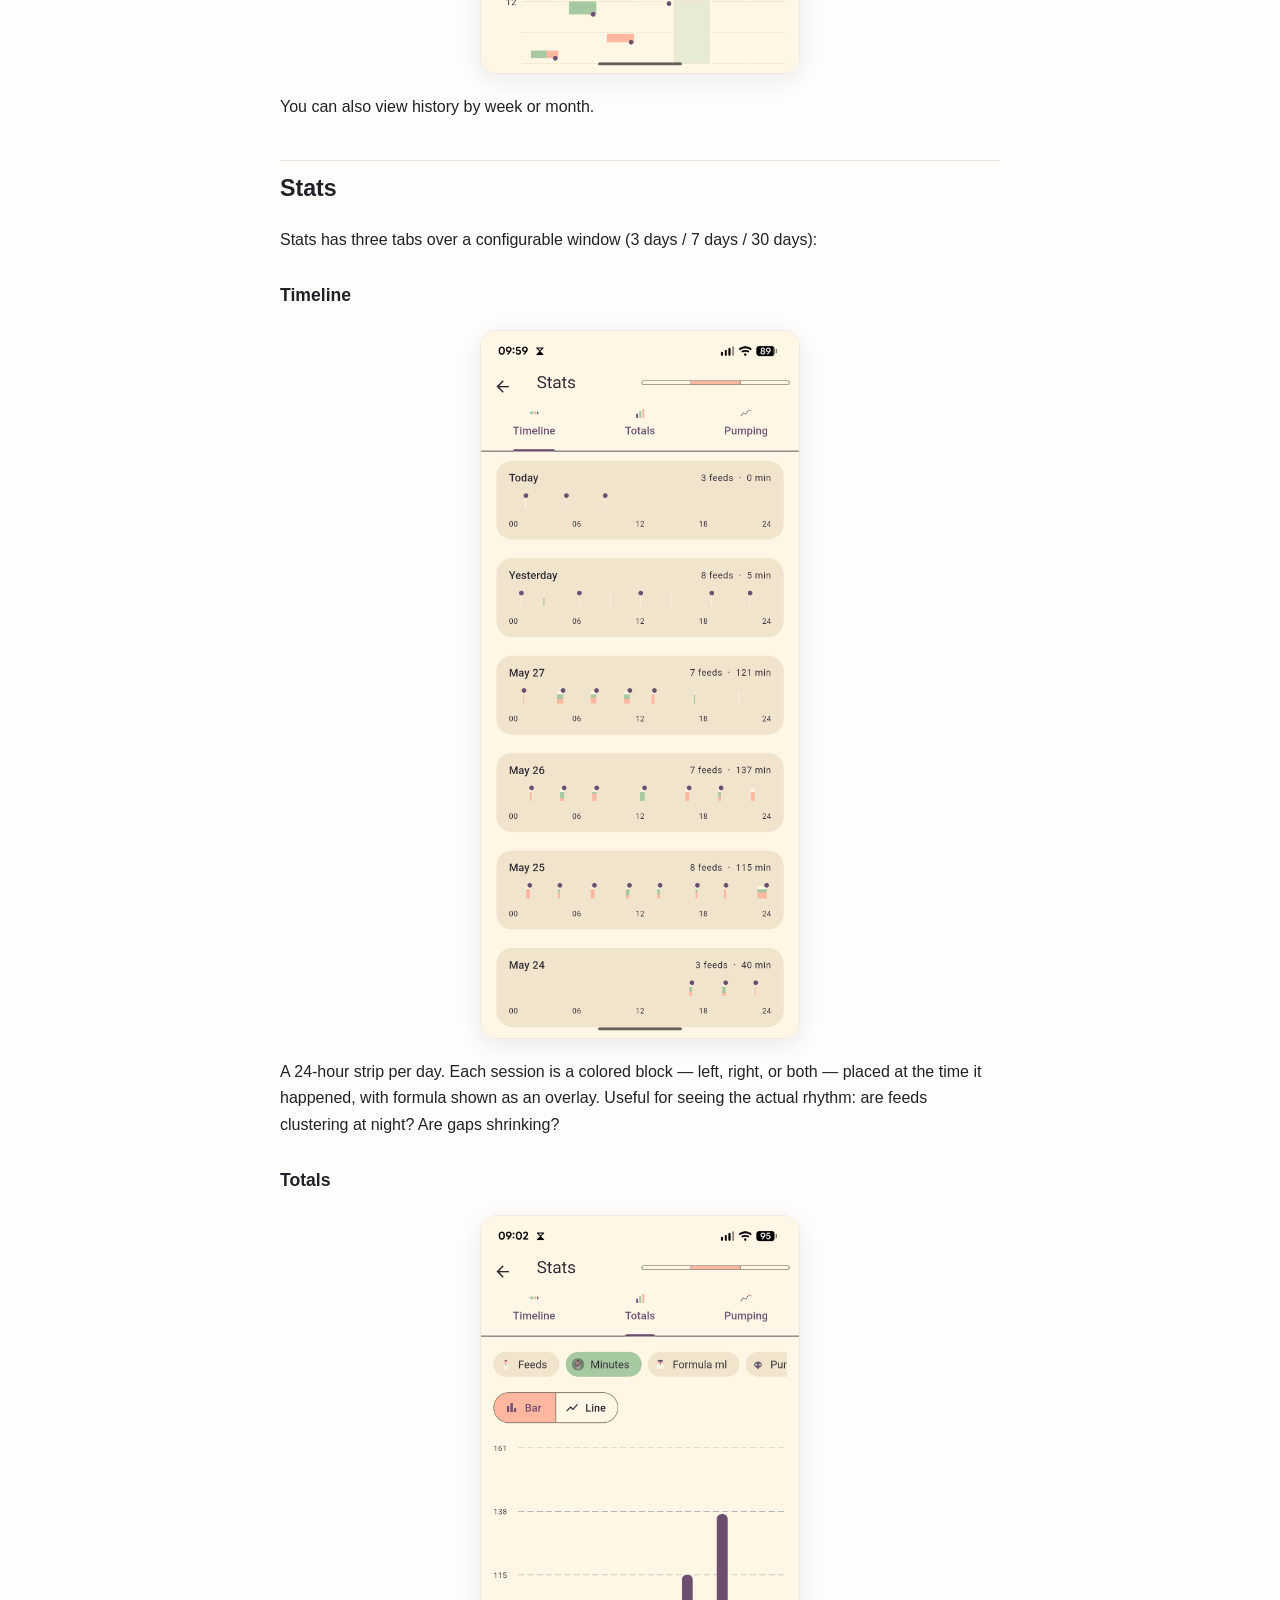
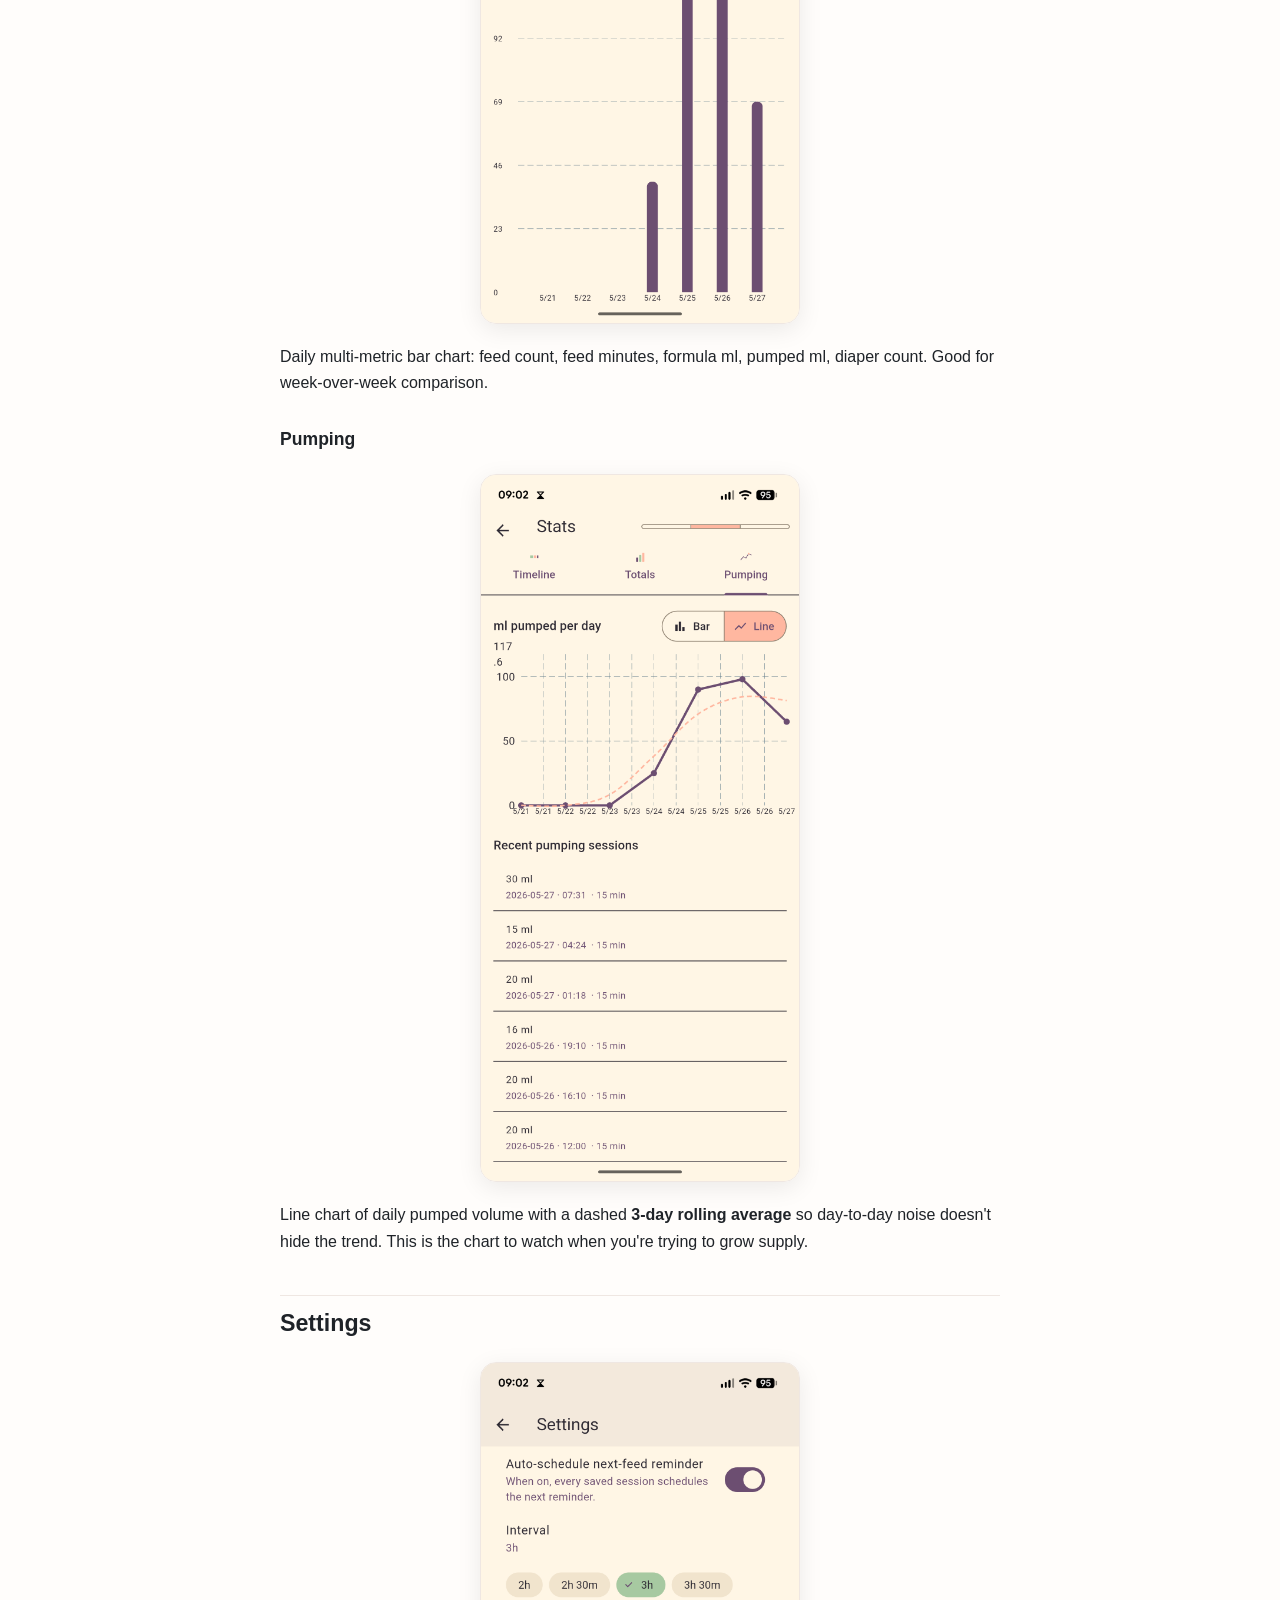
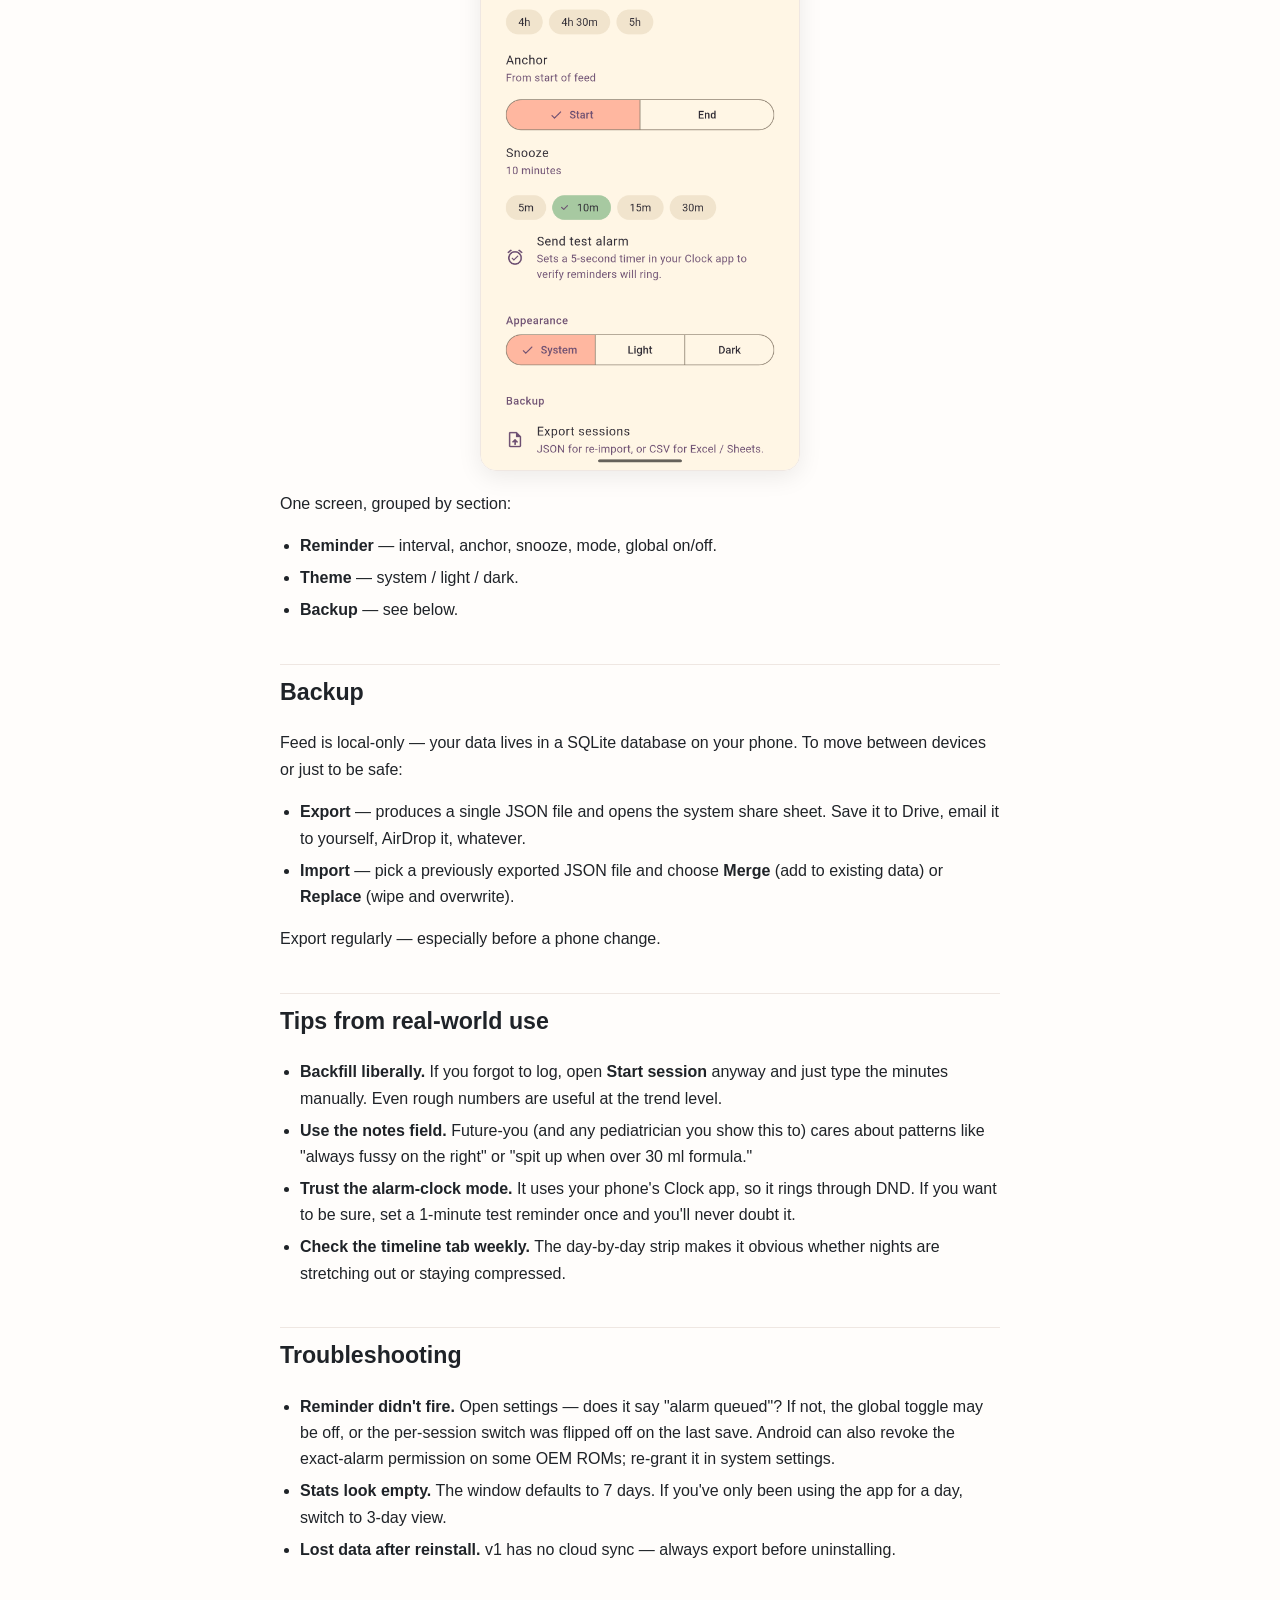
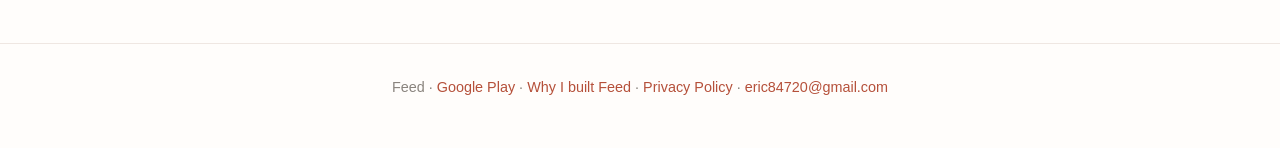
==== commit 73f3a557: "Add Google Play link to landing, guide, and story pages" ====
--- a/guide.html
+++ b/guide.html
@@ -131,7 +131,8 @@
   </main>
 
   <footer>
-    Feed &middot; <a href="story.html">Why I built Feed</a> &middot;
+    Feed &middot; <a href="https://play.google.com/store/apps/details?id=com.jiamingfeng.feed">Google Play</a> &middot;
+    <a href="story.html">Why I built Feed</a> &middot;
     <a href="privacy.html">Privacy Policy</a> &middot;
     <a href="mailto:eric84720@gmail.com">eric84720@gmail.com</a>
   </footer>
